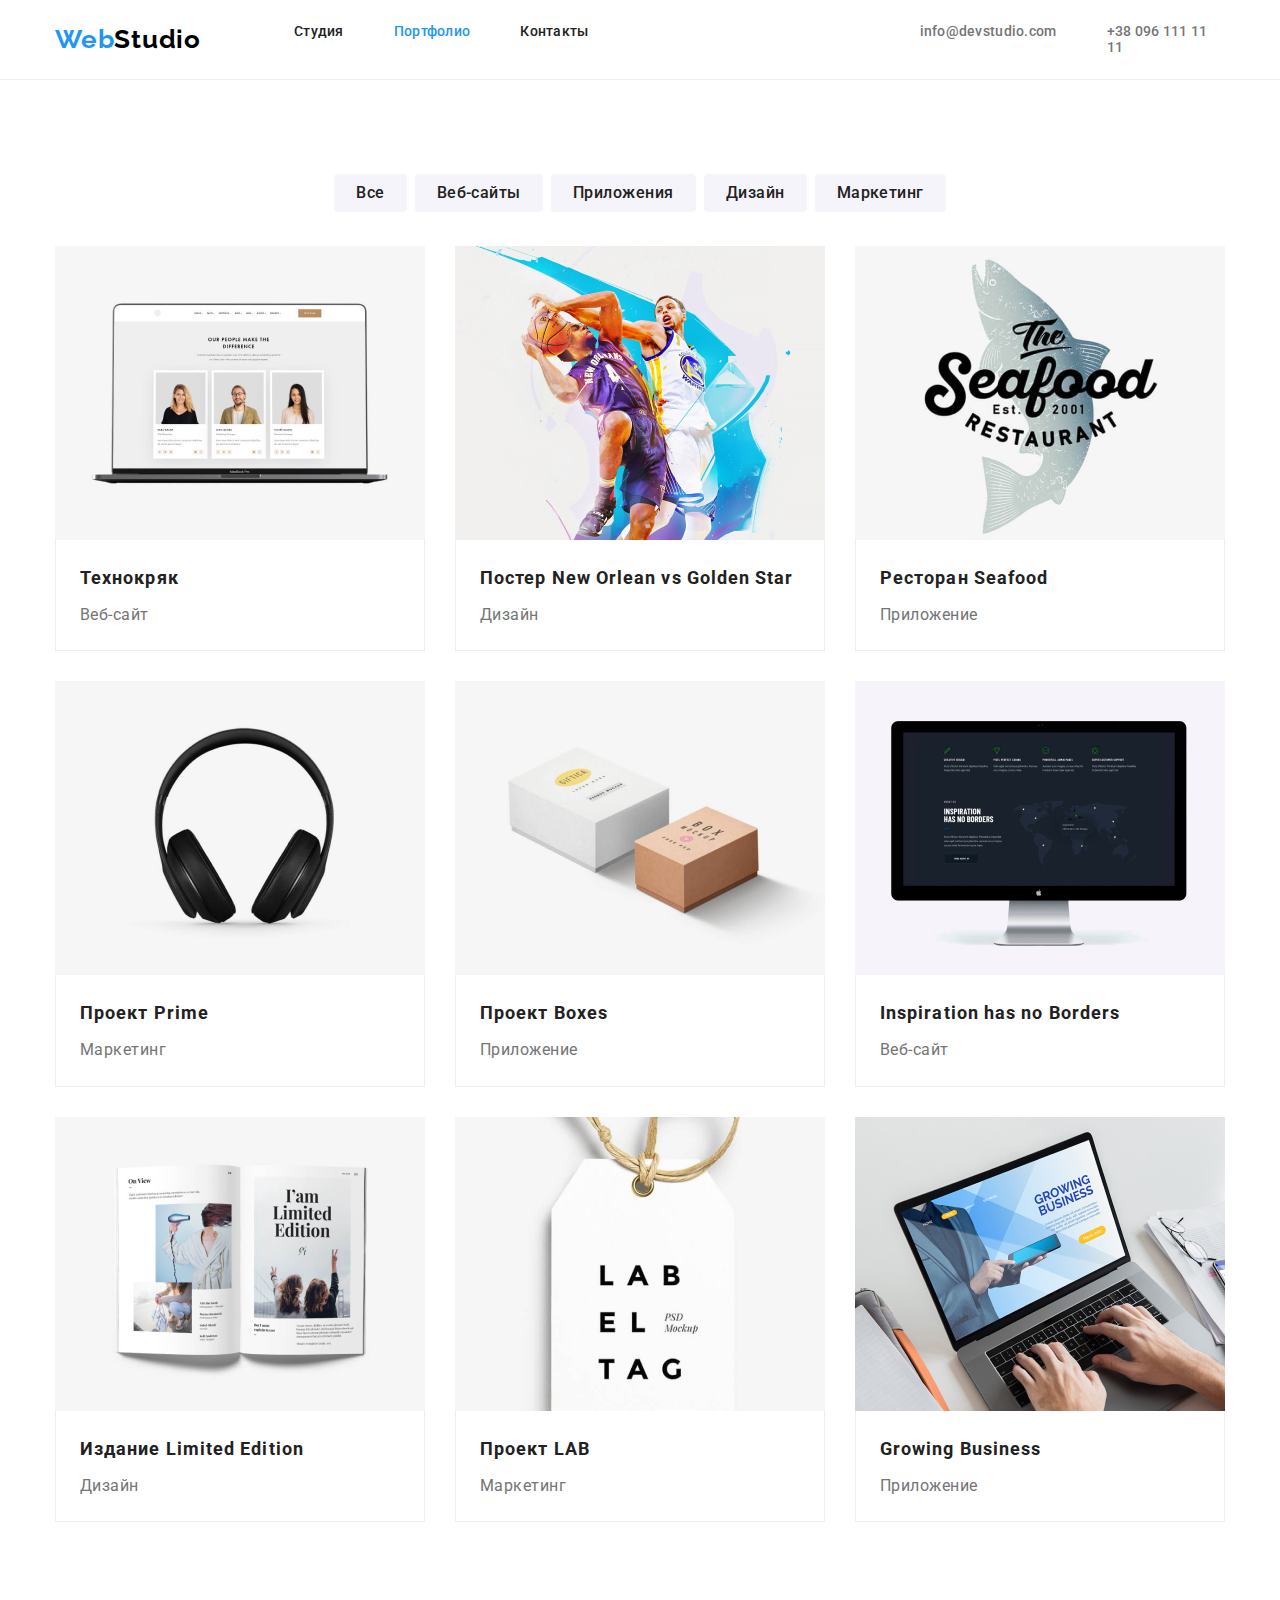
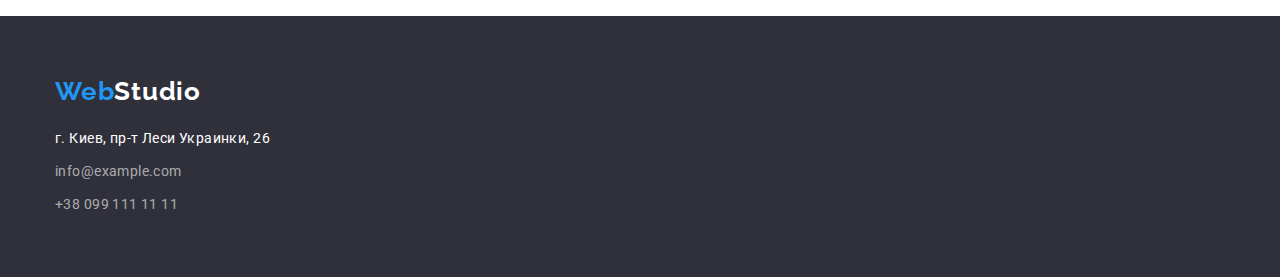
==== portfolio.html @ 1fdb4dfe "Duplicated files from the homework-3" ====
<!DOCTYPE html>
<html lang="ru">
  <head>
    <meta charset="UTF-8" />
    <meta name="viewport" content="width=device-width, initial-scale=1.0" />
    <link rel="preconnect" href="https://fonts.gstatic.com" />
    <link
      href="https://fonts.googleapis.com/css2?family=Raleway:wght@700&family=Roboto:wght@400;500;700;900&display=swap"
      rel="stylesheet"
    />
    <link rel="stylesheet" href="css/modern-normalize.css" />
    <link rel="stylesheet" href="css/styles.css" />
    <title>Portfolio</title>
  </head>

  <body>
    <header class="border">
      <div class="container header">
        <a href="index.html"><span class="logo">Web</span>Studio</a>

        <nav>
          <div class="nav">
            <ul class="nav-menu">
              <li class="nav-menu-item">
                <a href="./index.html" class="nav-menu-link">Студия</a>
              </li>
              <li class="nav-menu-item">
                <a href="./portfolio.html" class="nav-menu-link current"
                  >Портфолио</a
                >
              </li>
              <li class="nav-menu-item">
                <a href="" class="nav-menu-link">Контакты</a>
              </li>
            </ul>
            <ul class="nav-menu-contacts">
              <li class="nav-menu-item">
                <a
                  href="mailto:info@devstudio.com"
                  class="nav-menu-link-contacts"
                  >info@devstudio.com</a
                >
              </li>
              <li class="nav-menu-item">
                <a href="tel:+380961111111" class="nav-menu-link-contacts"
                  >+38 096 111 11 11</a
                >
              </li>
            </ul>
          </div>
        </nav>
      </div>
    </header>

    <main>
      <div class="container">
        <section class="portfolio">
          <h1 class="visually-hidden">Галерея работ</h1>
          <div class="portfolio-btn-container">
            <ul class="portfolio-btn-list">
              <li class="portfolio-btn-list-item">
                <button class="portfolio-btn">Все</button>
              </li>
              <li class="portfolio-btn-list-item">
                <button class="portfolio-btn">Веб-сайты</button>
              </li>
              <li class="portfolio-btn-list-item">
                <button class="portfolio-btn">Приложения</button>
              </li>
              <li class="portfolio-btn-list-item">
                <button class="portfolio-btn">Дизайн</button>
              </li>
              <li class="portfolio-btn-list-item">
                <button class="portfolio-btn">Маркетинг</button>
              </li>
            </ul>
          </div>
          <ul class="portfolio-gallery">
            <li class="portfolio-gallery-item">
              <div class="portfolio-img-thumb">
                <img src="./images/img-1.jpg" alt="Технокряк" width="370" />
              </div>
              <div class="portfolio-descr">
                <h2 class="portfolio-item">Технокряк</h2>
                <p class="portfolio-item-descr">Веб-сайт</p>
              </div>
            </li>

            <li class="portfolio-gallery-item">
              <div class="portfolio-img-thumb">
                <img
                  src="./images/img-2.jpg"
                  alt="Постер New Orlean vs Golden Star"
                  width="370"
                />
              </div>
              <div class="portfolio-descr">
                <h2 class="portfolio-item">Постер New Orlean vs Golden Star</h2>
                <p class="portfolio-item-descr">Дизайн</p>
              </div>
            </li>

            <li class="portfolio-gallery-item">
              <div class="portfolio-img-thumb">
                <img
                  src="./images/img-3.jpg"
                  alt="Ресторан Seafood"
                  width="370"
                />
              </div>
              <div class="portfolio-descr">
                <h2 class="portfolio-item">Ресторан Seafood</h2>
                <p class="portfolio-item-descr">Приложение</p>
              </div>
            </li>

            <li class="portfolio-gallery-item">
              <div class="portfolio-img-thumb">
                <img src="./images/img-4.jpg" alt="Проект Prime" width="370" />
              </div>
              <div class="portfolio-descr">
                <h2 class="portfolio-item">Проект Prime</h2>
                <p class="portfolio-item-descr">Маркетинг</p>
              </div>
            </li>

            <li class="portfolio-gallery-item">
              <div class="portfolio-img-thumb">
                <img src="./images/img-5.jpg" alt="Проект Boxes" width="370" />
              </div>
              <div class="portfolio-descr">
                <h2 class="portfolio-item">Проект Boxes</h2>
                <p class="portfolio-item-descr">Приложение</p>
              </div>
            </li>

            <li class="portfolio-gallery-item">
              <div class="portfolio-img-thumb">
                <img
                  src="./images/img-6.jpg"
                  alt="Inspiration has no Borders"
                  width="370"
                />
              </div>
              <div class="portfolio-descr">
                <h2 class="portfolio-item">Inspiration has no Borders</h2>
                <p class="portfolio-item-descr">Веб-сайт</p>
              </div>
            </li>

            <li class="portfolio-gallery-item">
              <div class="portfolio-img-thumb">
                <img
                  src="./images/img-7.jpg"
                  alt="Издание Limited Edition"
                  width="370"
                />
              </div>
              <div class="portfolio-descr">
                <h2 class="portfolio-item">Издание Limited Edition</h2>
                <p class="portfolio-item-descr">Дизайн</p>
              </div>
            </li>

            <li class="portfolio-gallery-item">
              <div class="portfolio-img-thumb">
                <img src="./images/img-8.jpg" alt="Проект LAB" width="370" />
              </div>
              <div class="portfolio-descr">
                <h2 class="portfolio-item">Проект LAB</h2>
                <p class="portfolio-item-descr">Маркетинг</p>
              </div>
            </li>

            <li class="portfolio-gallery-item">
              <div class="portfolio-img-thumb">
                <img
                  src="./images/img-9.jpg"
                  alt="Growing Business"
                  width="370"
                />
              </div>
              <div class="portfolio-descr">
                <h2 class="portfolio-item">Growing Business</h2>
                <p class="portfolio-item-descr">Приложение</p>
              </div>
            </li>
          </ul>
        </section>
      </div>
    </main>

    <footer class="footer">
      <div class="container">
        <a class="footer-logo-link" href="index.html"
          ><span class="logo">Web</span>Studio</a
        >
        <address class="footer-address">
          г. Киев, пр-т Леси Украинки, 26
        </address>
        <ul class="footer-link-list">
          <li>
            <a href="mailto:info@example.com" class="footer-link"
              >info@example.com</a
            >
          </li>
          <li>
            <a href="tel:+380991111111" class="footer-link"
              >+38 099 111 11 11</a
            >
          </li>
        </ul>
      </div>
    </footer>
  </body>
</html>
---- css/styles.css ----
:root {
  --primary-color: #000000;
  --secondary-color: #212121;
  --accent-color: #2196f3;
  --link-color: #757575;
  --white-color: #ffffff;
  --secondary-white-color: #f5f4fa;
  --bgd-color: #2f303a;
  --border-color: #ececec;
  --portfolio-border-color: #eeeeee;
}

body {
  font-family: 'Roboto', sans-serif;
}

a {
  text-decoration: none;
}

ul {
  margin: 0;
  padding: 0;
  list-style: none;
}

.container {
  width: 1200px;
  padding: 0 15px;
  margin-left: auto;
  margin-right: auto;
}

.visually-hidden {
  position: absolute;
  width: 1px;
  height: 1px;
  margin: -1px;
  border: 0;
  padding: 0;
  white-space: nowrap;
  clip-path: inset(100%);
  clip: rect(0 0 0 0);
  overflow: hidden;
}

/* header */
.border {
  border-bottom: 1px solid var(--border-color);
}

.header {
  display: flex;
  align-items: center;
  padding-top: 24px;
  padding-bottom: 24px;
}

.header a {
  display: block;
}

.logo {
  font-family: 'Raleway', sans-serif;
  font-weight: 700;
  font-size: 26px;
  line-height: 1.2;
  letter-spacing: 0.03em;
  color: var(--accent-color);
}

.container.header > a {
  font-family: 'Raleway', sans-serif;
  font-weight: 700;
  font-size: 26px;
  line-height: 1.2;
  letter-spacing: 0.03em;
  color: var(--primary-color);
}

.nav {
  display: flex;
  justify-content: space-between;
  margin-left: 93px;
}

.nav-menu {
  display: flex;

  justify-content: space-between;
}

.nav-menu-contacts {
  display: flex;
  margin-left: 331px;
}

.nav-menu-item {
  display: flex;
  margin-right: 50px;
}

.nav-menu-item:last-of-type {
  margin-right: 0;
}

.nav-menu-link {
  display: block;
  font-weight: 500;
  font-size: 14px;
  line-height: 1.1;
  letter-spacing: 0.02em;
  color: var(--secondary-color);
}

.nav-menu-link:hover,
.nav-menu-link:focus,
.nav-menu-link:active {
  color: var(--accent-color);
}

.nav-menu-link.current {
  color: var(--accent-color);
}

.nav-menu-link-contacts {
  display: block;
  font-weight: 500;
  font-size: 14px;
  line-height: 1.1;
  letter-spacing: 0.02em;
  color: var(--link-color);
}

.nav-menu-contacts:last-of-type {
  margin-right: 0;
}

.nav-menu-link-contacts:hover,
.nav-menu-link-contacts:focus,
.nav-menu-link-contacts:active {
  color: var(--accent-color);
}

/* Стили для героя */

.hero {
  max-width: 1600px;
  max-height: 600px;
  background-color: var(--bgd-color);
}

.hero-title {
  padding-top: 200px;
  font-weight: 900;
  font-size: 44px;
  line-height: 1.4;
  text-align: center;
  letter-spacing: 0.06em;
  text-transform: uppercase;
  color: var(--white-color);
}

.hero-btn-item {
  text-align: center;
}

.hero-btn {
  margin-top: 30px;
  margin-bottom: 200px;
  padding: 10px 32px;
  border-radius: 4px;
  border: none;
  cursor: pointer;
  font-family: inherit;
  font-weight: 700;
  font-size: 16px;
  line-height: 1.9;
  text-align: center;
  letter-spacing: 0.06em;
  color: var(--white-color);
  background-color: var(--accent-color);
}

.hero-btn:hover,
.hero-btn:focus,
.hero-btn:active {
  color: var(--secondary-color);
  background-color: var(--secondary-white-color);
}

/* Стили для блока 2 */

.benefits {
  display: flex;
  padding: 94px 0;
}

.benefits-item {
  max-width: 270px;
  margin-right: 30px;
}

.benefits-title {
  margin-bottom: 10px;
  font-weight: 700;
  font-size: 14px;
  line-height: 1.1;
  letter-spacing: 0.03em;
  text-transform: uppercase;
  color: var(--secondary-color);
}

.benefits-content {
  margin: 0;
  font-weight: 400;
  font-size: 14px;
  line-height: 1.7;
  letter-spacing: 0.03em;
  color: var(--link-color);
}

.aside-title {
  font-weight: 700;
  font-size: 36px;
  line-height: 1.2;
  text-align: center;
  letter-spacing: 0.03em;
  color: var(--secondary-color);
}

.aside {
  display: flex;
  justify-content: space-between;
  padding-top: 50px;
  padding-bottom: 94px;
}

.aside-img {
  display: block;
}

/* Стили для блока 3 */

.team {
  background-color: var(--secondary-white-color);
}

.team-title {
  padding: 94px 0 50px 0;
  font-weight: 700;
  font-size: 36px;
  line-height: 1.2;
  text-align: center;
  letter-spacing: 0.03em;
  color: var(--secondary-color);
}

.team-list {
  display: flex;
  justify-content: space-between;
  padding-bottom: 94px;
}

.team-list-item {
  background-color: var(--white-color);
  border-radius: 4px;
  overflow: hidden;
}

.team-list-img {
  display: block;
}

.team-list-descr {
  padding-top: 30px;
  padding-bottom: 30px;
}

.team-item {
  font-weight: 500;
  font-size: 16px;
  line-height: 1.2;
  text-align: center;
  letter-spacing: 0.03em;
  color: var(--secondary-color);
}

.team-item-descr {
  margin: 0;
  margin-top: 10px;
  font-weight: 400;
  font-size: 16px;
  line-height: 1.2;
  text-align: center;
  letter-spacing: 0.03em;
  color: var(--link-color);
}

/* Стили для футера */

.footer {
  background-color: var(--bgd-color);
}

.footer .container {
  min-height: 252px;
}

.footer-logo-link {
  display: block;
  padding-top: 60px;
  font-family: 'Raleway', sans-serif;
  font-weight: 700;
  font-size: 26px;
  line-height: 1.2;
  letter-spacing: 0.03em;
  color: var(--white-color);
}

.footer-address {
  margin-top: 20px;
  font-style: normal;
  font-weight: 400;
  font-size: 14px;
  line-height: 1.7;
  letter-spacing: 0.03em;
  color: var(--white-color);
}

.footer-link-list {
  padding-bottom: 60px;
}

.footer-link {
  display: block;
  margin-top: 9px;
  font-weight: 400;
  font-size: 14px;
  line-height: 1.7;
  letter-spacing: 0.03em;
  color: rgba(255, 255, 255, 0.6);
}

/* Стили для portfolio */

.portfolio {
  padding: 94px 0;
}

.portfolio-btn-container {
  display: flex;
  justify-content: center;
}

.portfolio-btn-list {
  display: flex;
  margin-bottom: 34px;
}

.portfolio-btn {
  padding: 6px 22px;
  font-family: inherit;
  font-weight: 500;
  font-size: 16px;
  line-height: 1.6;
  text-align: center;
  letter-spacing: 0.03em;
  color: var(--secondary-color);
  background-color: var(--secondary-white-color);
  cursor: pointer;
  border-radius: 4px;
  border: none;
}

.portfolio-btn-list-item {
  margin-right: 8px;
}

.portfolio-btn-list-item:last-child {
  margin-right: 0;
}

.portfolio-btn:hover,
.portfolio-btn:focus,
.portfolio-btn:active {
  color: var(--white-color);
  background-color: var(--accent-color);
}

.portfolio-gallery {
  display: flex;
  flex-wrap: wrap;
  margin: 0 -30px -30px 0;
}

.portfolio-gallery-item {
  flex-basis: calc(100% / 3 - 30px);
  margin: 0 30px 30px 0;
}

.portfolio-img-thumb {
  display: block;
}

.portfolio-img-thumb img {
  display: block;
}

.portfolio-descr {
  padding: 20px 24px;
  border: 1px solid var(--portfolio-border-color);
  border-top: none;
}

.portfolio-item {
  margin-bottom: 4px;
  font-weight: 700;
  font-size: 18px;
  line-height: 2;
  letter-spacing: 0.06em;
  color: var(--secondary-color);
}

.portfolio-item-descr {
  margin: 0;
  font-weight: 400;
  font-size: 16px;
  line-height: 1.9;
  letter-spacing: 0.03em;
  color: var(--link-color);
}
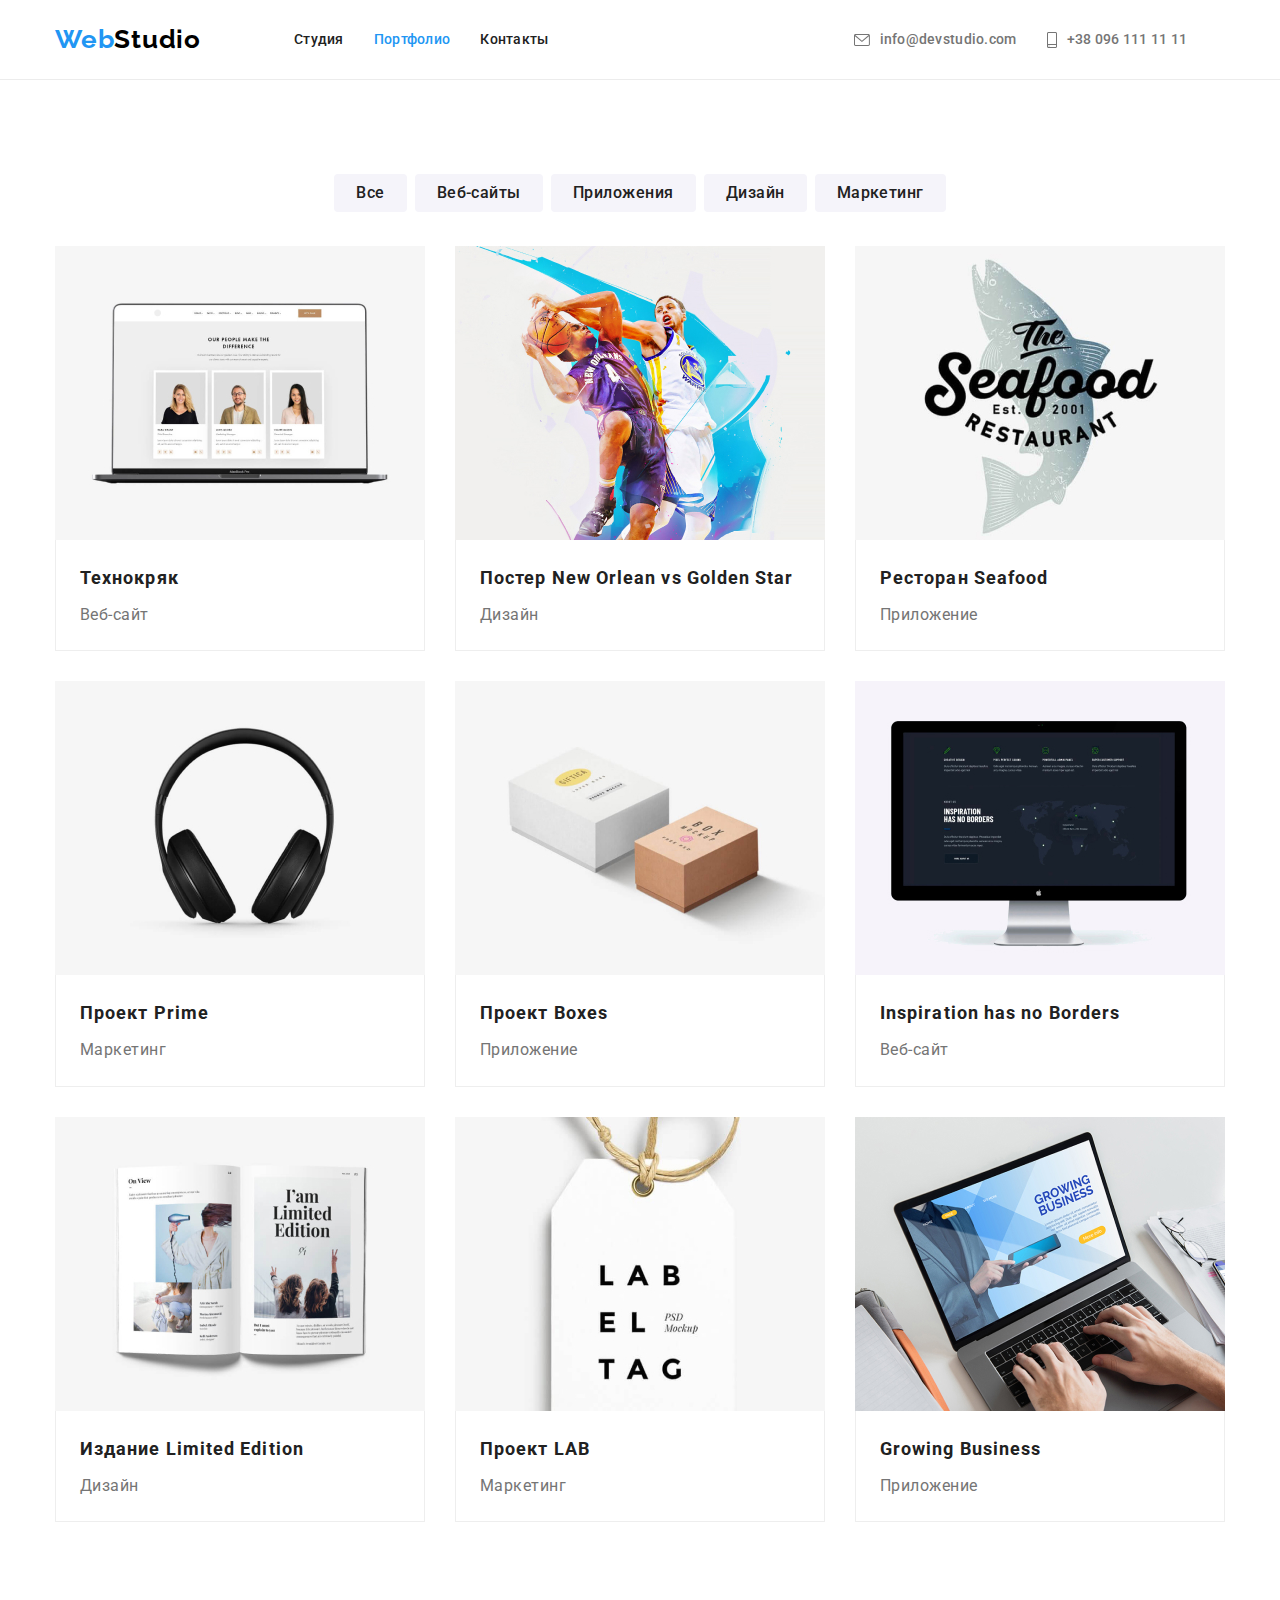
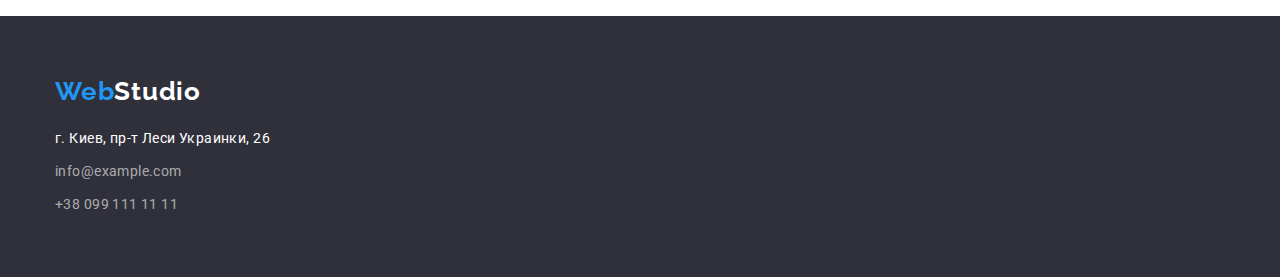
==== commit 7c32cf6e: "Updated header" ====
--- a/portfolio.html
+++ b/portfolio.html
@@ -38,12 +38,19 @@
                 <a
                   href="mailto:info@devstudio.com"
                   class="nav-menu-link-contacts"
-                  >info@devstudio.com</a
-                >
-              </li>
-              <li class="nav-menu-item">
-                <a href="tel:+380961111111" class="nav-menu-link-contacts"
-                  >+38 096 111 11 11</a
+                >
+                  <svg class="icon" width="16" height="12">
+                    <use href="./images/icons.svg#icon-mail"></use>
+                  </svg>
+                  info@devstudio.com</a
+                >
+              </li>
+              <li class="nav-menu-item">
+                <a href="tel:+380961111111" class="nav-menu-link-contacts">
+                  <svg class="icon" width="10" height="16">
+                    <use href="./images/icons.svg#icon-smartphone"></use>
+                  </svg>
+                  +38 096 111 11 11</a
                 >
               </li>
             </ul>
--- a/css/styles.css
+++ b/css/styles.css
@@ -56,9 +56,9 @@
   padding-bottom: 24px;
 }
 
-.header a {
-  display: block;
-}
+/* .header a {
+  display: block;
+} */
 
 .logo {
   font-family: 'Raleway', sans-serif;
@@ -92,17 +92,23 @@
 
 .nav-menu-contacts {
   display: flex;
-  margin-left: 331px;
+  margin-left: 305px;
 }
 
 .nav-menu-item {
   display: flex;
-  margin-right: 50px;
+  align-items: center;
+
+  margin-right: 30px;
 }
 
 .nav-menu-item:last-of-type {
   margin-right: 0;
 }
+
+/* .nav-menu-mail {
+  display: flex;
+} */
 
 .nav-menu-link {
   display: block;
@@ -124,7 +130,8 @@
 }
 
 .nav-menu-link-contacts {
-  display: block;
+  display: flex;
+
   font-weight: 500;
   font-size: 14px;
   line-height: 1.1;
@@ -140,6 +147,13 @@
 .nav-menu-link-contacts:focus,
 .nav-menu-link-contacts:active {
   color: var(--accent-color);
+}
+
+.icon {
+  fill: currentColor;
+  margin-right: 10px;
+  margin-top: auto;
+  margin-bottom: auto;
 }
 
 /* Стили для героя */
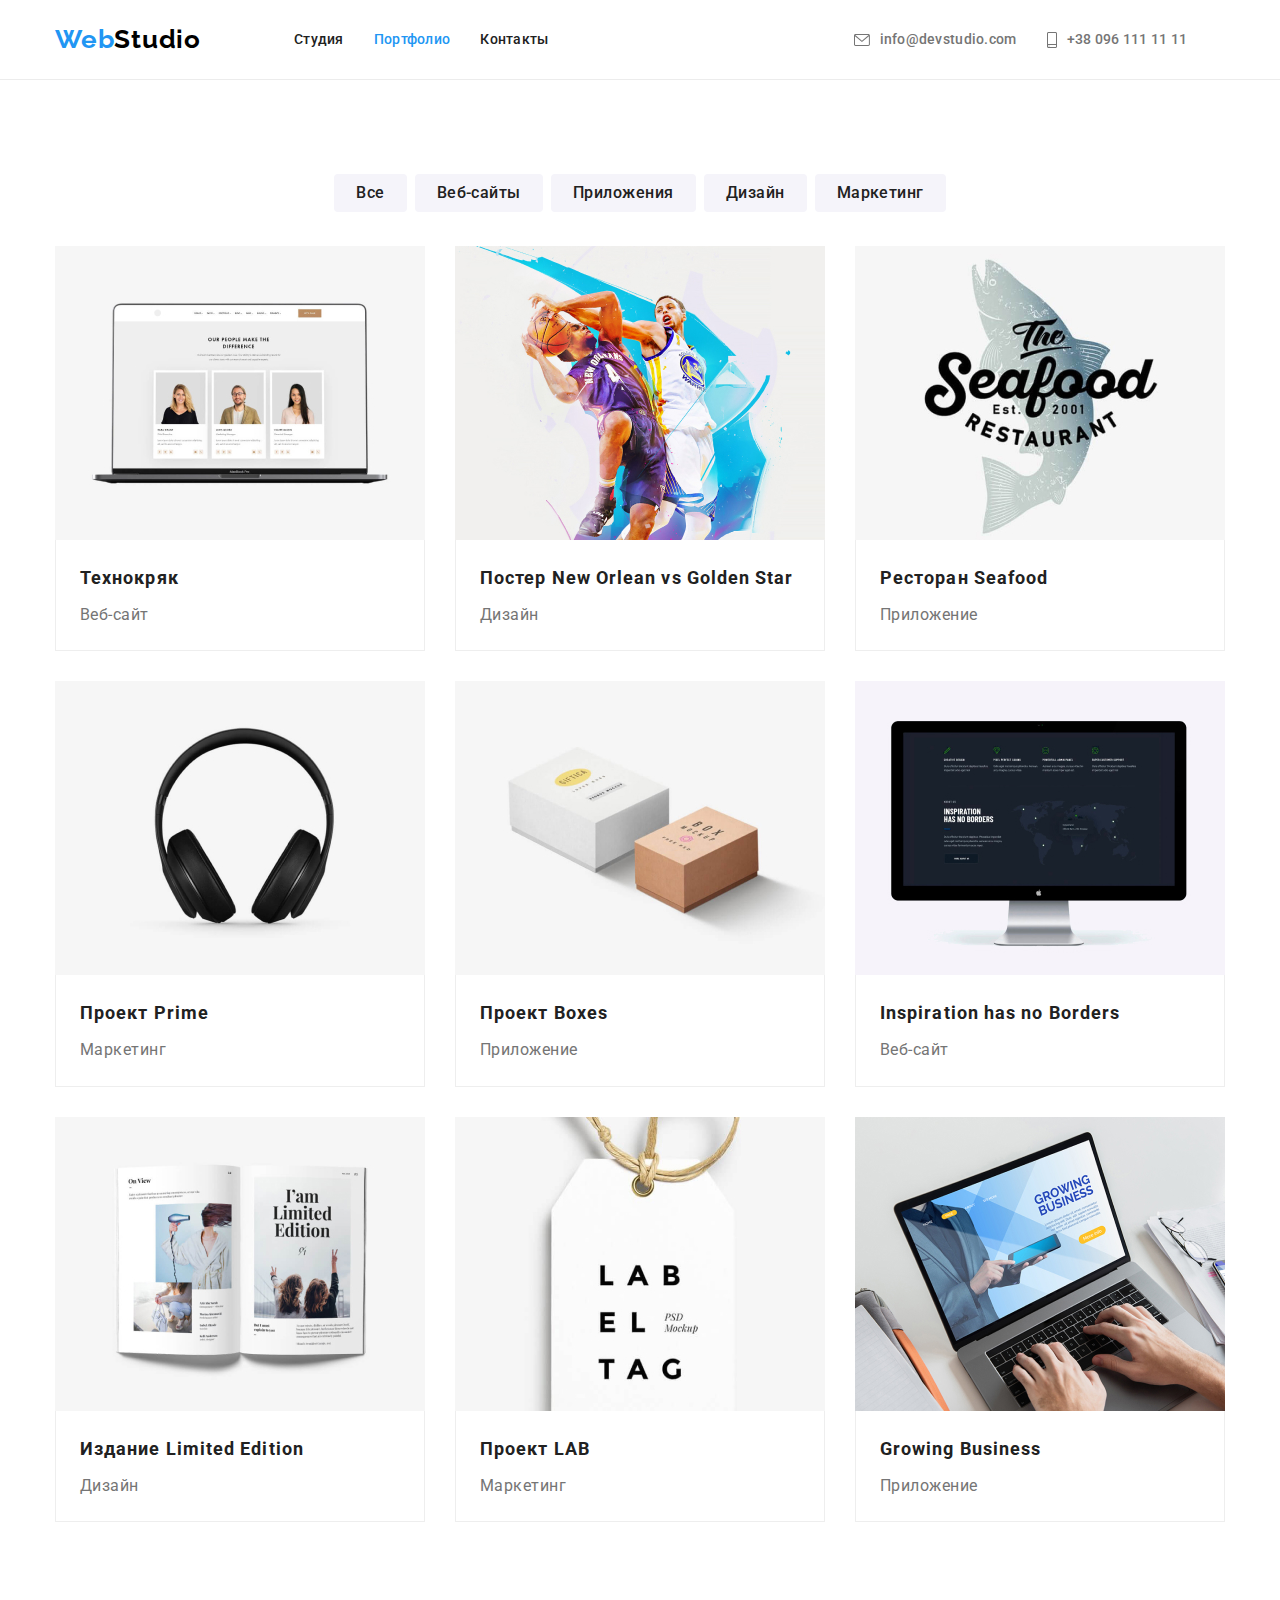
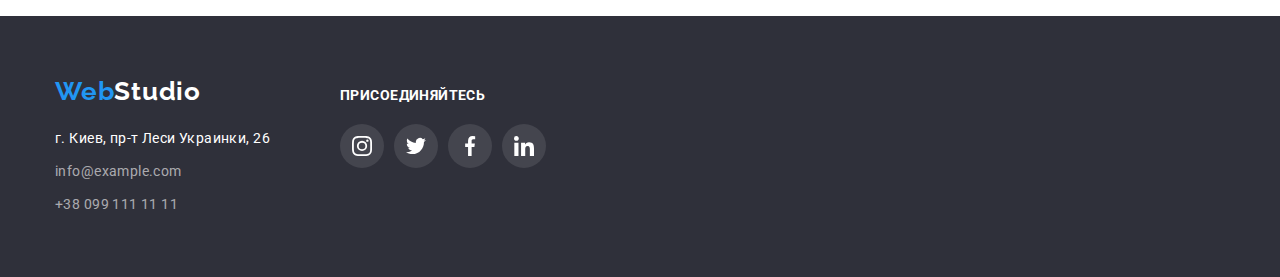
==== commit dd6e2638: "Updated footer" ====
--- a/portfolio.html
+++ b/portfolio.html
@@ -199,24 +199,59 @@
 
     <footer class="footer">
       <div class="container">
-        <a class="footer-logo-link" href="index.html"
-          ><span class="logo">Web</span>Studio</a
-        >
-        <address class="footer-address">
-          г. Киев, пр-т Леси Украинки, 26
-        </address>
-        <ul class="footer-link-list">
-          <li>
-            <a href="mailto:info@example.com" class="footer-link"
-              >info@example.com</a
-            >
-          </li>
-          <li>
-            <a href="tel:+380991111111" class="footer-link"
-              >+38 099 111 11 11</a
-            >
-          </li>
-        </ul>
+        <div>
+          <a class="footer-logo-link" href="index.html"
+            ><span class="logo">Web</span>Studio</a
+          >
+          <address class="footer-address">
+            г. Киев, пр-т Леси Украинки, 26
+          </address>
+          <ul class="footer-link-list">
+            <li>
+              <a href="mailto:info@example.com" class="footer-link"
+                >info@example.com</a
+              >
+            </li>
+            <li>
+              <a href="tel:+380991111111" class="footer-link"
+                >+38 099 111 11 11</a
+              >
+            </li>
+          </ul>
+        </div>
+        <div class="join-us">
+          <p>Присоединяйтесь</p>
+          <ul class="join-us-list">
+            <li class="join-us-list-item">
+              <a class="join-us-icon" href="">
+                <svg width="20" height="20">
+                  <use href="./images/icons.svg#icon-instagram"></use>
+                </svg>
+              </a>
+            </li>
+            <li class="join-us-list-item">
+              <a class="join-us-icon" href="">
+                <svg width="20" height="20">
+                  <use href="./images/icons.svg#icon-twitter"></use>
+                </svg>
+              </a>
+            </li>
+            <li class="join-us-list-item">
+              <a class="join-us-icon" href="">
+                <svg width="20" height="20">
+                  <use href="./images/icons.svg#icon-facebook"></use>
+                </svg>
+              </a>
+            </li>
+            <li class="join-us-list-item">
+              <a class="join-us-icon" href="">
+                <svg width="20" height="20">
+                  <use href="./images/icons.svg#icon-linkedin"></use>
+                </svg>
+              </a>
+            </li>
+          </ul>
+        </div>
       </div>
     </footer>
   </body>
--- a/css/styles.css
+++ b/css/styles.css
@@ -8,6 +8,8 @@
   --bgd-color: #2f303a;
   --border-color: #ececec;
   --portfolio-border-color: #eeeeee;
+  --grey-color: #afb1b8;
+  --footer-icon-bgd: rgba(255, 255, 255, 0.1);
 }
 
 body {
@@ -161,7 +163,17 @@
 .hero {
   max-width: 1600px;
   max-height: 600px;
-  background-color: var(--bgd-color);
+  margin-left: auto;
+  margin-right: auto;
+  background-image: linear-gradient(
+      to right,
+      rgba(47, 48, 58, 0.4),
+      rgba(47, 48, 58, 0.4)
+    ),
+    url(../images/hero.jpg);
+  background-repeat: no-repeat;
+  background-position: center;
+  background-size: cover;
 }
 
 .hero-title {
@@ -215,6 +227,17 @@
   margin-right: 30px;
 }
 
+.benefits-img {
+  display: block;
+  text-align: center;
+  padding: 25px 100px;
+  margin-bottom: 30px;
+  border-radius: 4px;
+  width: 270px;
+  height: 120px;
+  background-color: var(--secondary-white-color);
+}
+
 .benefits-title {
   margin-bottom: 10px;
   font-weight: 700;
@@ -280,6 +303,8 @@
   background-color: var(--white-color);
   border-radius: 4px;
   overflow: hidden;
+  box-shadow: 0px 1px 3px rgba(0, 0, 0, 0.12), 0px 1px 1px rgba(0, 0, 0, 0.14),
+    0px 2px 1px rgba(0, 0, 0, 0.2);
 }
 
 .team-list-img {
@@ -311,6 +336,74 @@
   color: var(--link-color);
 }
 
+.team-icons {
+  display: flex;
+  justify-content: space-between;
+  margin: 16px 32px 0px 32px;
+}
+
+.team-icon-link {
+  display: flex;
+  align-items: center;
+  justify-content: center;
+  width: 44px;
+  height: 44px;
+  fill: var(--grey-color);
+}
+
+.team-icon-link:hover,
+.team-icon-link:focus,
+.team-icon-link:active {
+  color: currentColor;
+  background-color: var(--accent-color);
+  border-radius: 50%;
+  fill: var(--white-color);
+}
+
+/* Стили для Блока 4 */
+.clients-title {
+  padding-top: 94px;
+  padding-bottom: 50px;
+  font-weight: 700;
+  font-size: 36px;
+  line-height: 1.17;
+  text-align: center;
+  letter-spacing: 0.03em;
+  color: var(--secondary-color);
+}
+
+.clients-list {
+  display: flex;
+  justify-content: space-between;
+  padding-bottom: 94px;
+}
+
+.clients-item {
+  display: flex;
+  align-items: center;
+  justify-content: center;
+  width: 170px;
+  height: 90px;
+}
+
+.clients-img {
+  display: flex;
+  width: 170px;
+  height: 90px;
+  align-items: center;
+  justify-content: center;
+  border: 1px solid var(--grey-color);
+  border-radius: 4px;
+  fill: var(--grey-color);
+}
+
+.clients-img:hover,
+.clients-img:focus,
+.clients-img:active {
+  border: 1px solid var(--accent-color);
+  fill: var(--accent-color);
+}
+
 /* Стили для футера */
 
 .footer {
@@ -319,6 +412,8 @@
 
 .footer .container {
   min-height: 252px;
+  display: flex;
+  align-items: baseline;
 }
 
 .footer-logo-link {
@@ -354,6 +449,50 @@
   line-height: 1.7;
   letter-spacing: 0.03em;
   color: rgba(255, 255, 255, 0.6);
+}
+
+.footer p {
+  margin: 0;
+  margin-bottom: 20px;
+  font-weight: 700;
+  font-size: 14px;
+  line-height: 1.14;
+  letter-spacing: 0.03em;
+  text-transform: uppercase;
+  color: var(--white-color);
+}
+
+.join-us {
+  margin-left: 70px;
+}
+
+.join-us-list {
+  display: flex;
+}
+
+.join-us-list-item {
+  margin-right: 10px;
+}
+
+.join-us-list-item:last-child {
+  margin-right: 0;
+}
+
+.join-us-icon {
+  display: flex;
+  align-items: center;
+  justify-content: center;
+  width: 44px;
+  height: 44px;
+  border-radius: 50%;
+  fill: var(--white-color);
+  background-color: var(--footer-icon-bgd);
+}
+
+.join-us-icon:hover,
+.join-us-icon:focus,
+.join-us-icon:active {
+  background-color: var(--accent-color);
 }
 
 /* Стили для portfolio */
@@ -413,6 +552,13 @@
   margin: 0 30px 30px 0;
 }
 
+/* .portfolio-gallery-item-link:hover,
+.portfolio-gallery-item-link:focus,
+.portfolio-gallery-item-link:active {
+  box-shadow: 0px 1px 1px rgba(0, 0, 0, 0.12), 0px 4px 4px rgba(0, 0, 0, 0.06),
+    1px 4px 6px rgba(0, 0, 0, 0.16);
+} */
+
 .portfolio-img-thumb {
   display: block;
 }
